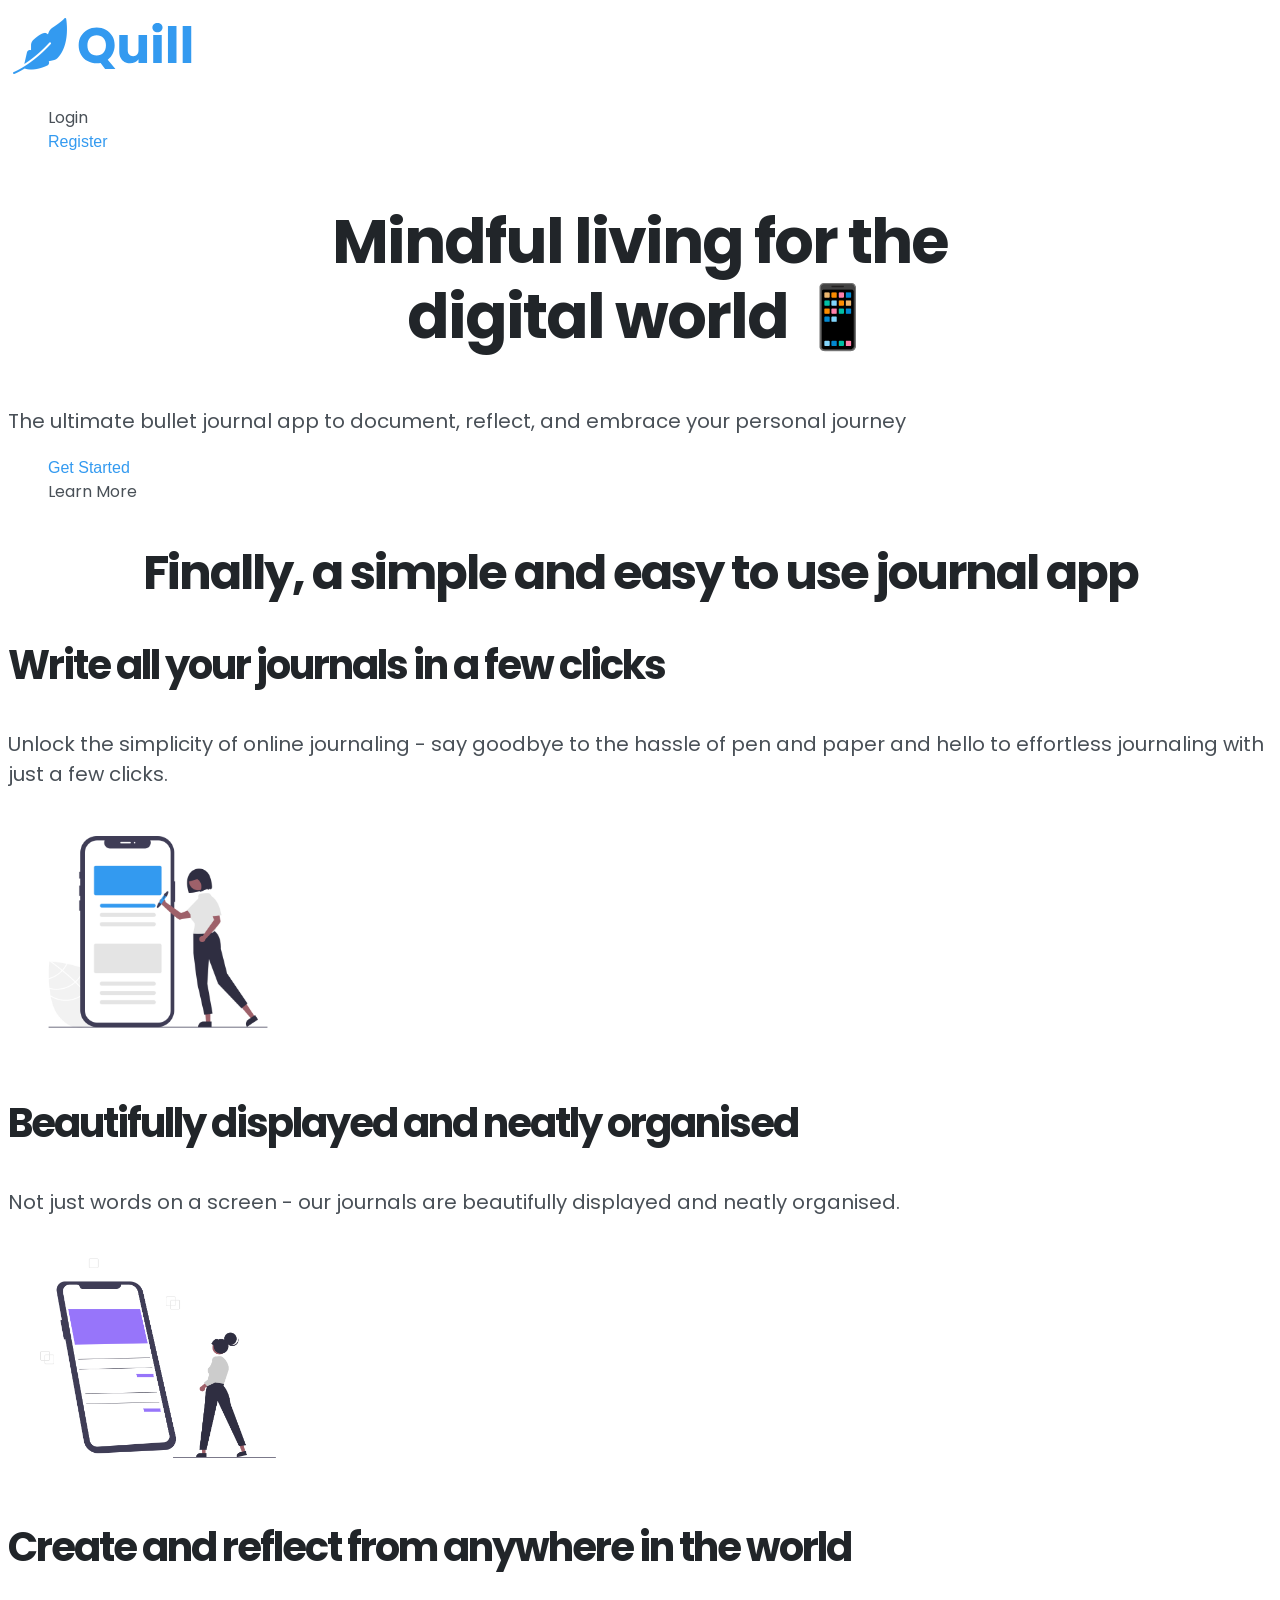
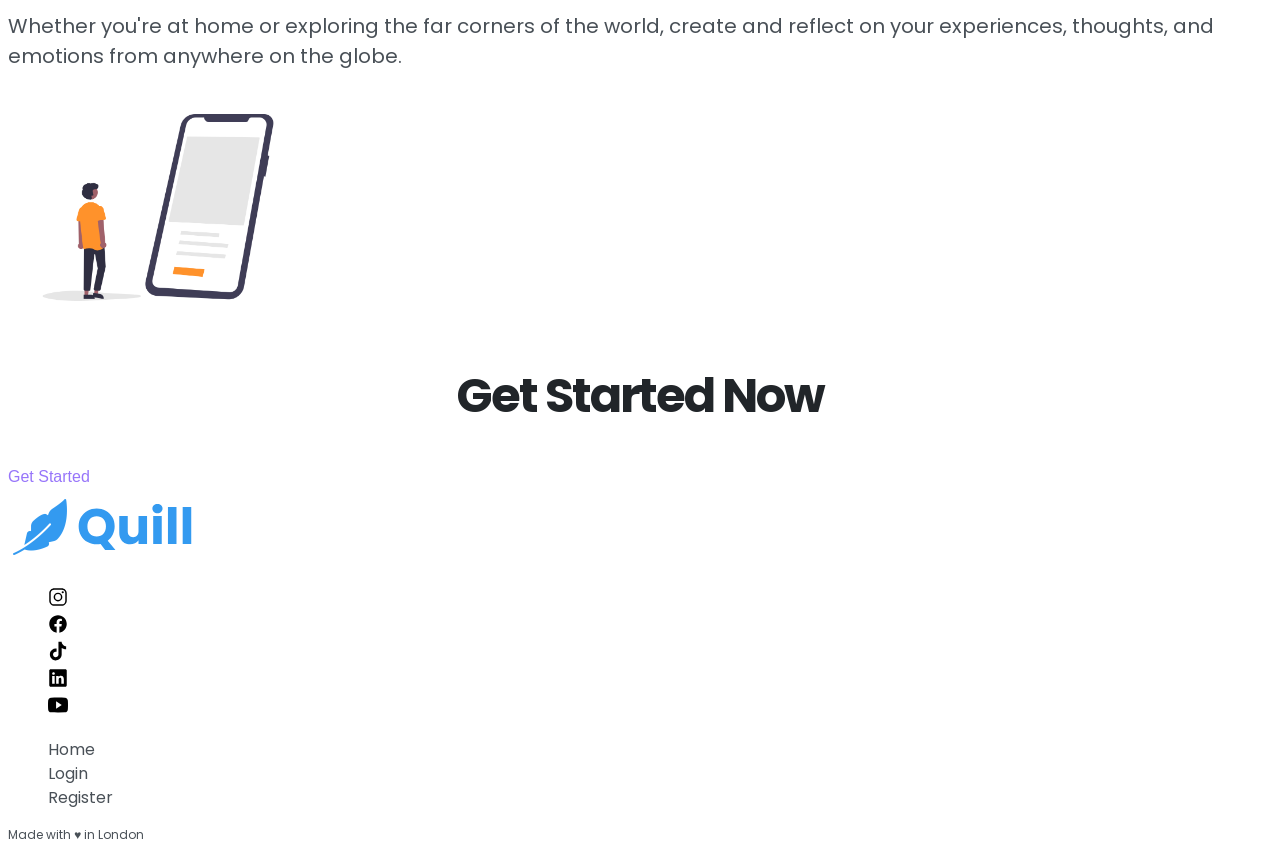
==== index.html @ ac18d56b "initial commit" ====
<!DOCTYPE html>
<html lang="en"> 
<head>
    <meta charset="UTF-8">
    <meta name="viewport" content="width=device-width, initial-scale=1.0">
    <link rel="stylesheet" href="quilmain.css">
    <title>Quill</title>
    <link rel="preconnect" href="https://fonts.googleapis.com">
    <link rel="preconnect" href="https://fonts.gstatic.com" crossorigin>
    <link href="https://fonts.googleapis.com/css2?family=Poppins:ital,wght@0,100;0,200;0,300;0,400;0,500;0,600;0,700;0,800;0,900;1,100;1,200;1,300;1,400;1,500;1,600;1,700;1,800;1,900&display=swap" rel="stylesheet">
</head>
<body>
 
    <header>
        <!-- NAVIGATION -->
        <nav>
            <a href="index.html"><img src="images/quill.svg" alt="quill logo"></a>
            <ul>
                <li><a href="login.html">Login</a></li>
                <li><a class="btn btn-primary" href="register.html">Register</a></li>
            </ul>
        </nav>

        <!-- HERO SECTION -->
        <section>
            <h1><span>Mindful living</span> for the <br> digital world 📱</h1>
            <p>The ultimate bullet journal app to document, reflect, and embrace your personal journey</p>
            <ul>
                <li><a class="btn btn-primary" href="register.html">Get Started</a></li>
                <li><a href="#features">Learn More</a></li>
            </ul>
        </section>
    </header>
    
    <main>
        <!-- FEATURES SECTION -->
        <section>
            <h2 id="features">Finally, a <span>simple and easy</span> to use journal app</h2>
            <div>
                <h3>Write all your journals in a few clicks</h3>
                <p>Unlock the simplicity of online journaling - say goodbye to the hassle of pen and paper and hello to effortless journaling with just a few clicks.</p>
                <img src="images/features-1.png" alt="simple online journaling" width="300px">          
            </div>
            <div>
                <h3>Beautifully displayed and neatly organised</h3>
                <p>Not just words on a screen - our journals are beautifully displayed and neatly organised.</p>
                <img src="images/features-2.png" alt="beautifully displayed journals" width="300px">
            </div>
            <div>
                <h3>Create and reflect from anywhere in the world</h3>
                <p>Whether you're at home or exploring the far corners of the world, create and reflect on your experiences, thoughts, and emotions from anywhere on the globe.</p>
                <img src="images/features-3.png" alt="create journals anywhere" width="300px"> 
            </div>    
        </section>

        
        <!-- CTA SECTION -->
        <section>
            <h2>Get Started Now</h2>
            <a class="btn btn-secondary" href="register.html">Get Started</a>
        </section>
    </main>
    

    <!-- FOOTER -->
    <footer>
        <a href="index.html"><img src="images/quill.svg" alt="quill logo"></a>
        <ul>
            <li><a href="https://www.instagram.com/"><img src="images/instagram.svg" alt="instagram logo" width="20px"></a></li>
            <li><a href="https://www.facebook.com/"><img src="images/facebook.svg" alt="facebook logo" width="20px"></a></li>
            <li><a href="https://www.tiktok.com/"><img src="images/tiktok.svg" alt="tiktok logo" width="20px"></a></li>
            <li><a href="https://www.linkedin.com/"><img src="images/linkedin.svg" alt="linkedin logo" width="20px"></a></li>
            <li><a href="https://www.youtube.com/"><img src="images/youtube.svg" alt="youtube logo" width="20px"></a></li>
        </ul>
        <ul>
            <li><a href="index.html">Home</a></li>
            <li><a href="login.html">Login</a></li>
            <li><a href="register.html">Register</a></li>
        </ul>
    
        <p class="small-text">Made with ♥︎ in London</p>
    </footer>
    
</body>
</html>
---- quilmain.css ----
/* * {
  margin: 0;
  padding: 0;
  box-sizing: border-box;
} */

h1, h2, h3, h4, h5 {
  font-weight: 700;
  line-height: 1.2;
  letter-spacing: -2px;
  font-family: 'poppins', sans-serif;
  color: #212529;
}

h1 {
  text-align: center;
  font-size: 62px;
}

h2 {
  text-align: center;
  font-size: 48px;
}

h3 {
  font-size: 40px;
}

h4 {
  font-size: 32px;
}

h5{
  font-size: 24px;
}

p, a, small-text {
  font-weight: 400;
  line-height: 1.5;
  font-family: 'poppins', sans-serif;
  color: #495057;
}

p {
  text-align: ;
  font-size: 20px;
}

a {
  text-decoration: none;
  font-size: 16px;
}

ul {
  list-style: none;
}

.small-text {
  font-size: 12px;
}

.btn {
  font-weight: 400;
  font-family: 'popins', sans-serif;
  font-size: 16px;
  text-decoration: none;
}

.btn-primary:link, .btn-primary:visited {
  color: #339af0;
}

.btn-primary:hover, .btn-primary:active {
  color: #1c7ed6;
}

.btn-secondary:link, .btn-secondary:visited {
  color: #9775fa;
}

.btn-secondary:hover, .btn-secondary:active {
  color: #7048e8;
}
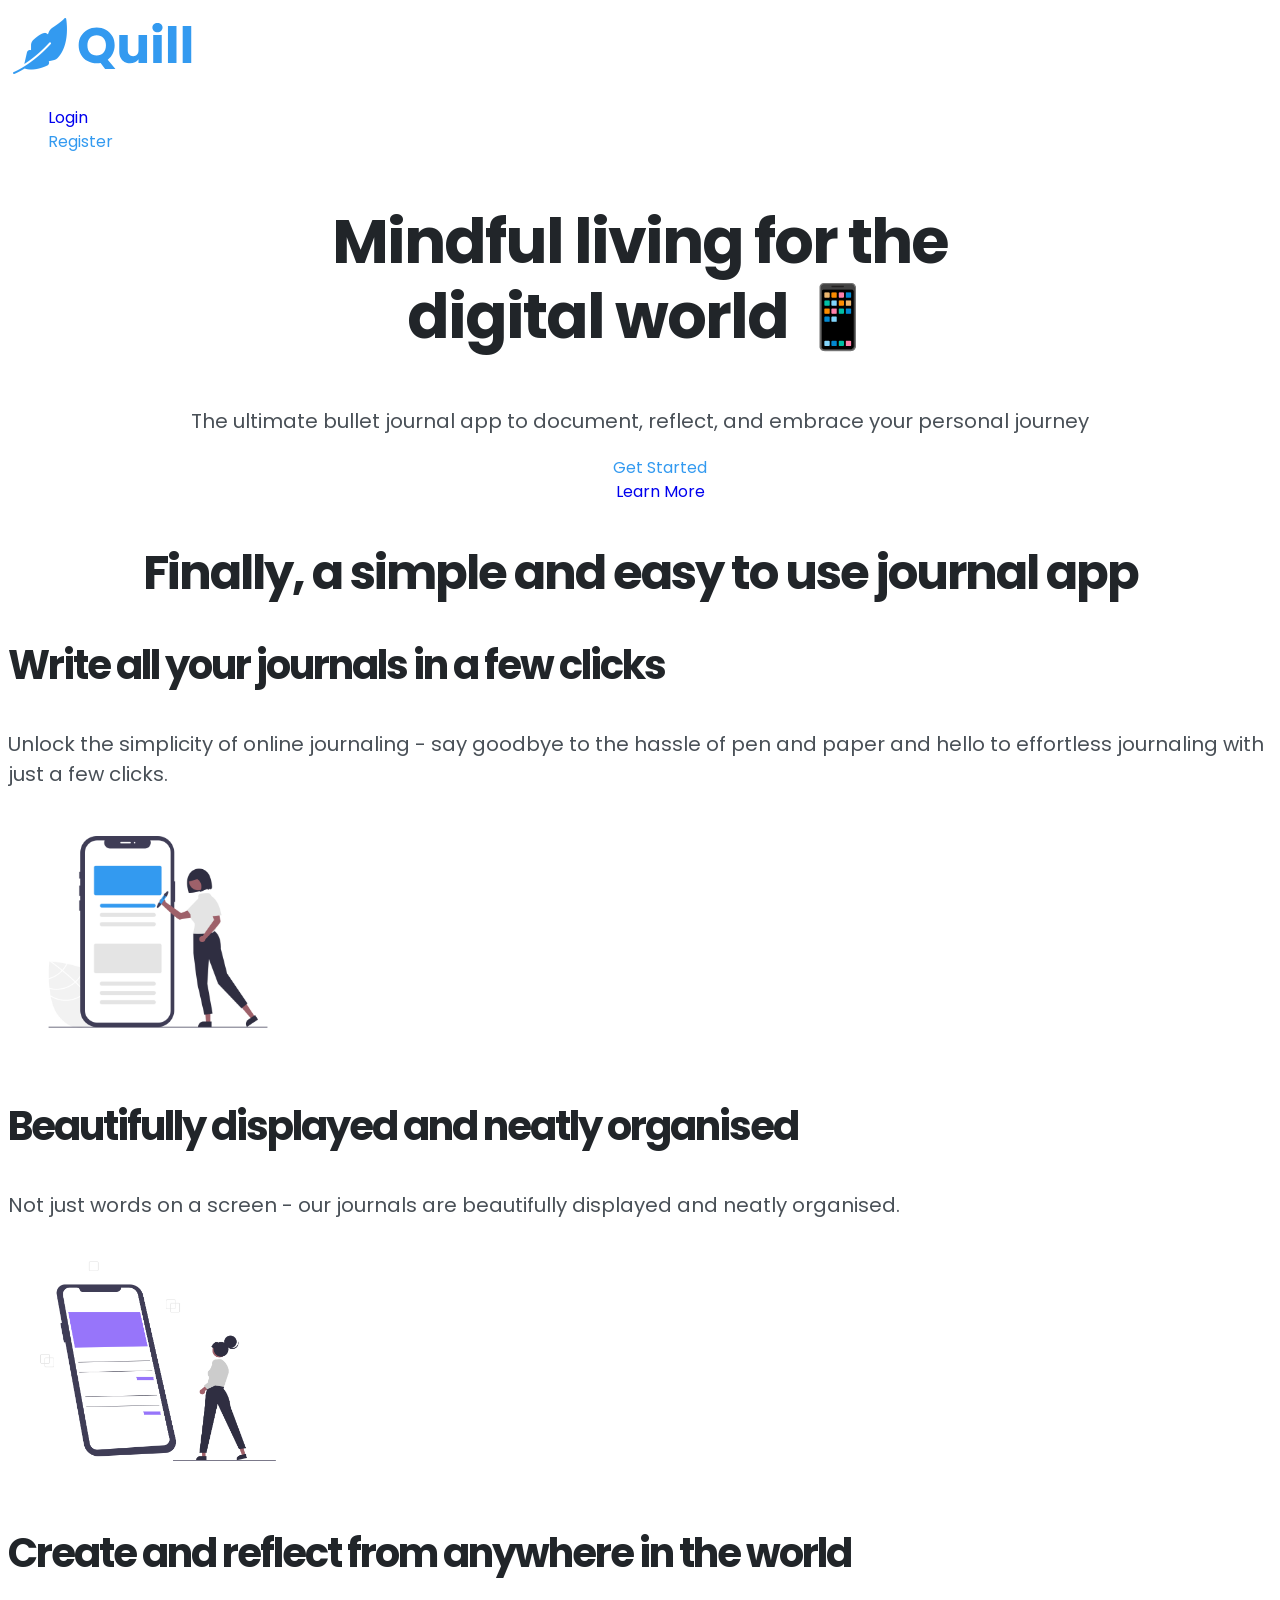
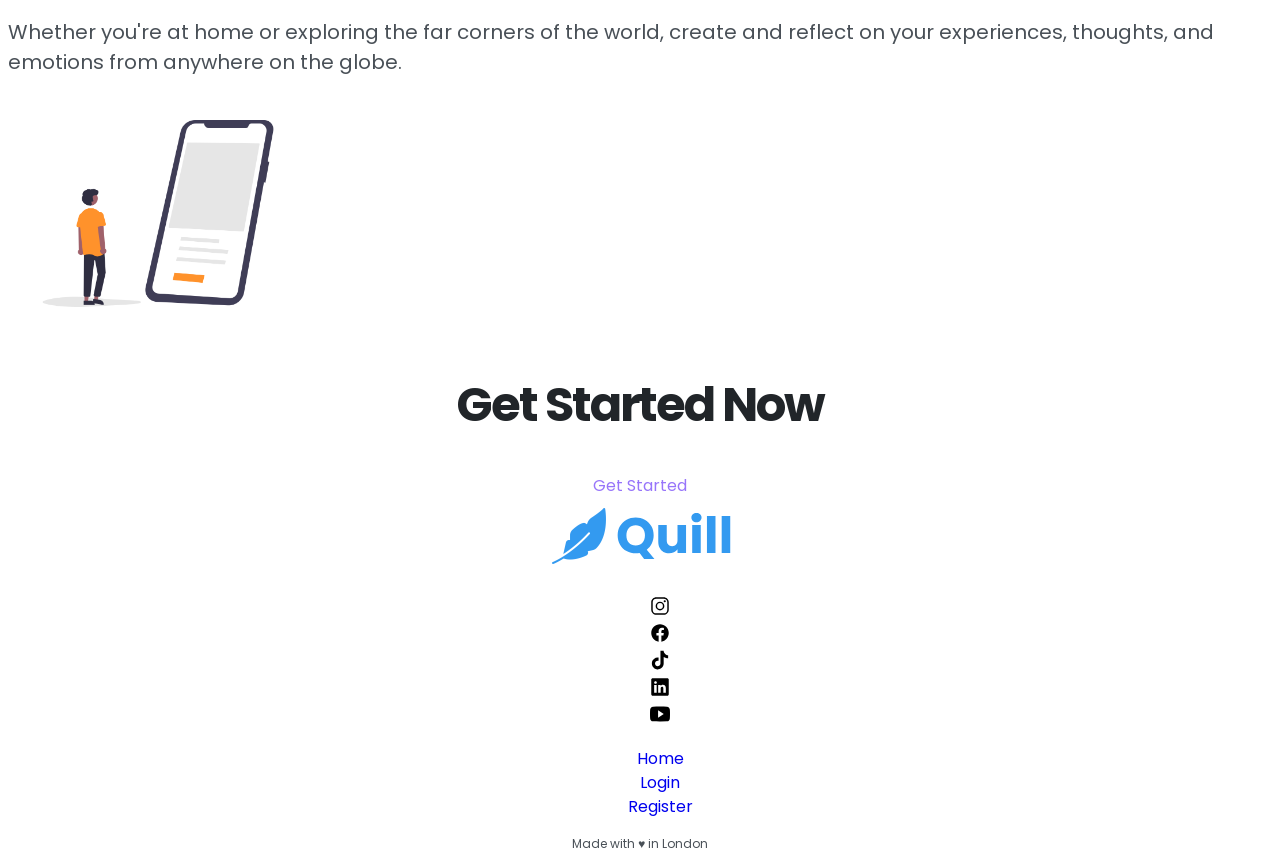
==== commit 04591db8: "add coment in css to better" ====
--- a/index.html
+++ b/index.html
@@ -22,7 +22,7 @@
         </nav>
 
         <!-- HERO SECTION -->
-        <section>
+        <section class="hero-section">
             <h1><span>Mindful living</span> for the <br> digital world 📱</h1>
             <p>The ultimate bullet journal app to document, reflect, and embrace your personal journey</p>
             <ul>
@@ -35,7 +35,7 @@
     <main>
         <!-- FEATURES SECTION -->
         <section>
-            <h2 id="features">Finally, a <span>simple and easy</span> to use journal app</h2>
+            <h2 class="features-main-heading">Finally, a <span>simple and easy</span> to use journal app</h2>
             <div>
                 <h3>Write all your journals in a few clicks</h3>
                 <p>Unlock the simplicity of online journaling - say goodbye to the hassle of pen and paper and hello to effortless journaling with just a few clicks.</p>
@@ -55,7 +55,7 @@
 
         
         <!-- CTA SECTION -->
-        <section>
+        <section class="cta-section">
             <h2>Get Started Now</h2>
             <a class="btn btn-secondary" href="register.html">Get Started</a>
         </section>
@@ -63,7 +63,7 @@
     
 
     <!-- FOOTER -->
-    <footer>
+    <footer class="footer">
         <a href="index.html"><img src="images/quill.svg" alt="quill logo"></a>
         <ul>
             <li><a href="https://www.instagram.com/"><img src="images/instagram.svg" alt="instagram logo" width="20px"></a></li>
--- a/quilmain.css
+++ b/quilmain.css
@@ -4,21 +4,28 @@
   box-sizing: border-box;
 } */
 
+/* ------------ GLOBAL STYLE ------------*/
+
+body {
+  font-family: 'poppins', sans-serif;
+  font-weight: 400;
+  line-height: 1.5;
+  color: #495057;
+}
+
 h1, h2, h3, h4, h5 {
   font-weight: 700;
   line-height: 1.2;
   letter-spacing: -2px;
-  font-family: 'poppins', sans-serif;
+  
   color: #212529;
 }
 
 h1 {
-  text-align: center;
   font-size: 62px;
 }
 
 h2 {
-  text-align: center;
   font-size: 48px;
 }
 
@@ -34,15 +41,7 @@
   font-size: 24px;
 }
 
-p, a, small-text {
-  font-weight: 400;
-  line-height: 1.5;
-  font-family: 'poppins', sans-serif;
-  color: #495057;
-}
-
 p {
-  text-align: ;
   font-size: 20px;
 }
 
@@ -59,9 +58,10 @@
   font-size: 12px;
 }
 
+/* ------------ COMPONENT ------------*/
+
 .btn {
   font-weight: 400;
-  font-family: 'popins', sans-serif;
   font-size: 16px;
   text-decoration: none;
 }
@@ -81,3 +81,30 @@
 .btn-secondary:hover, .btn-secondary:active {
   color: #7048e8;
 }
+
+/* ------------ SECTION ------------*/
+
+/* --- HERO SECTION --- */
+
+.hero-section {
+  text-align: center;
+}
+
+/* --- FEATURES SECTION --- */
+
+.features-main-heading {
+  text-align: center;
+}
+
+/* --- CTA SECTION --- */
+
+.cta-section {
+  text-align: center;
+}
+
+/* --- FOOTER SECTION --- */
+
+.footer {
+  text-align: center;
+}
+
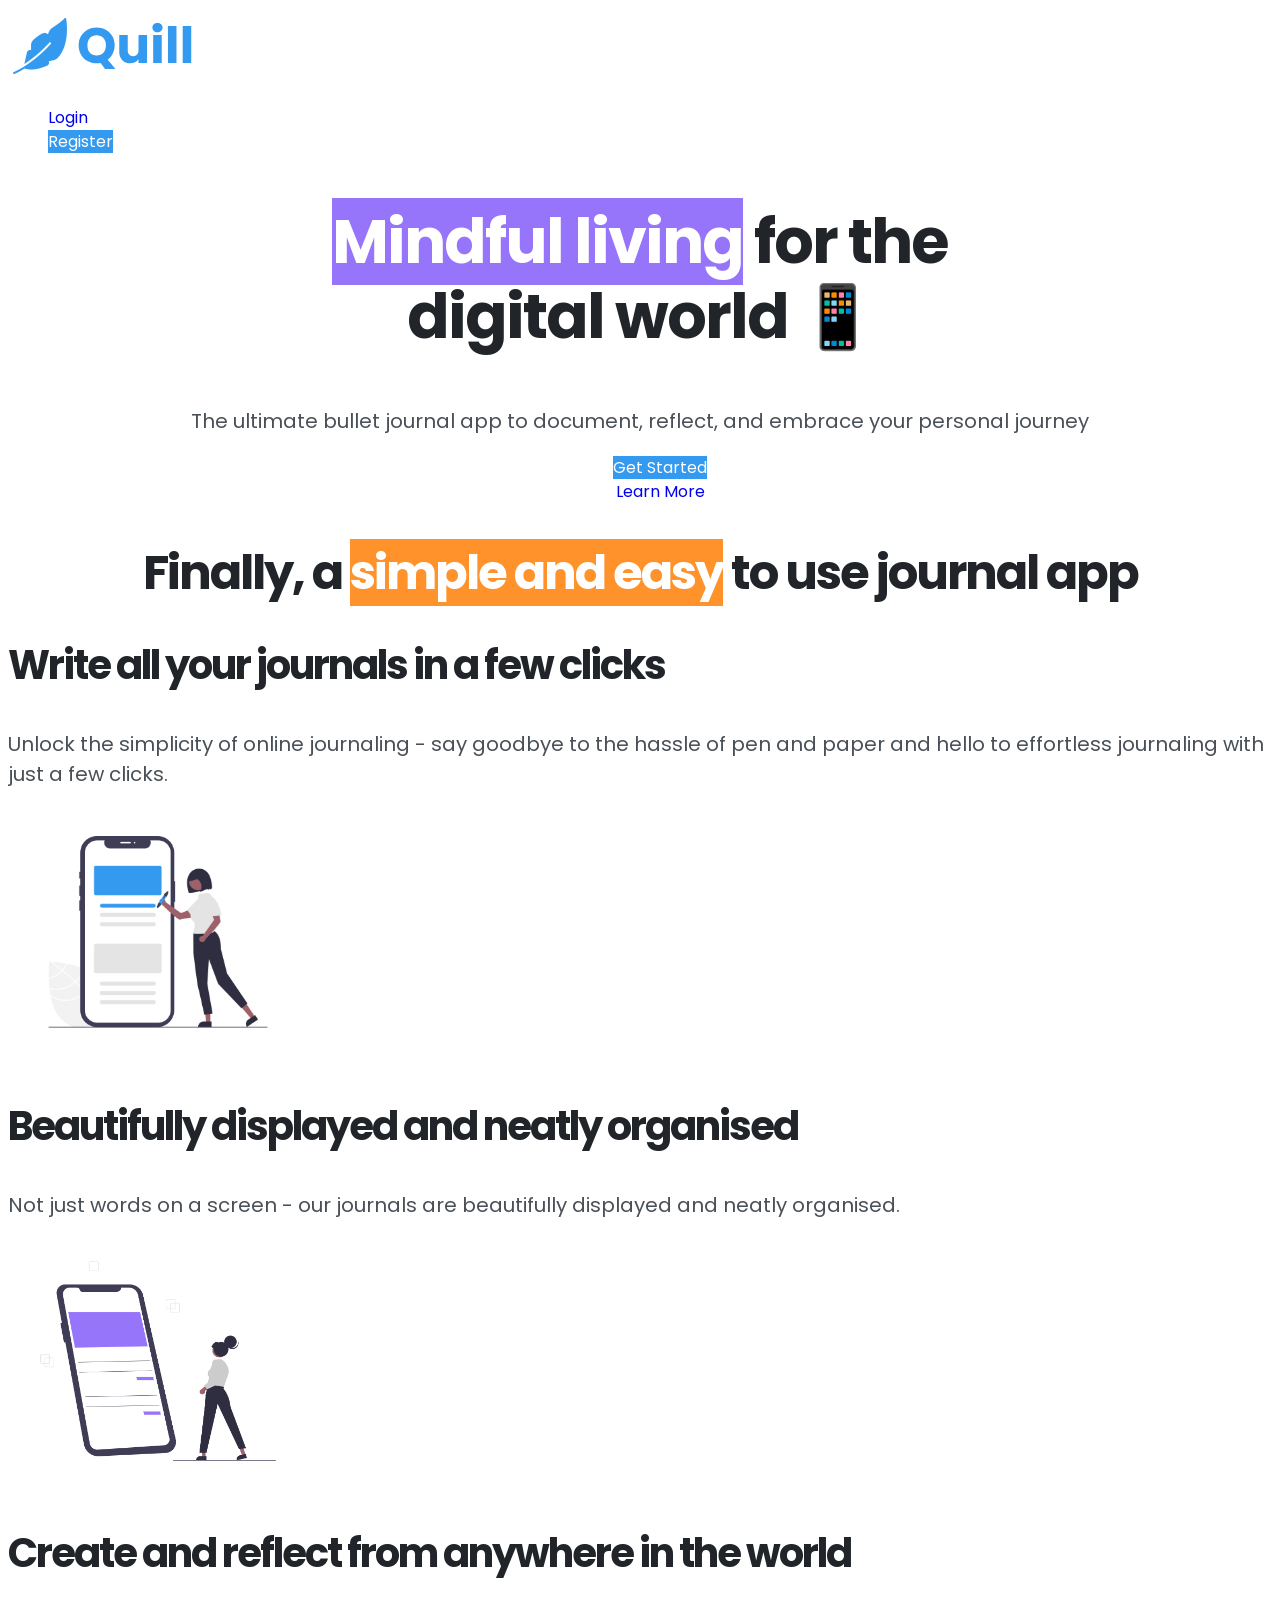
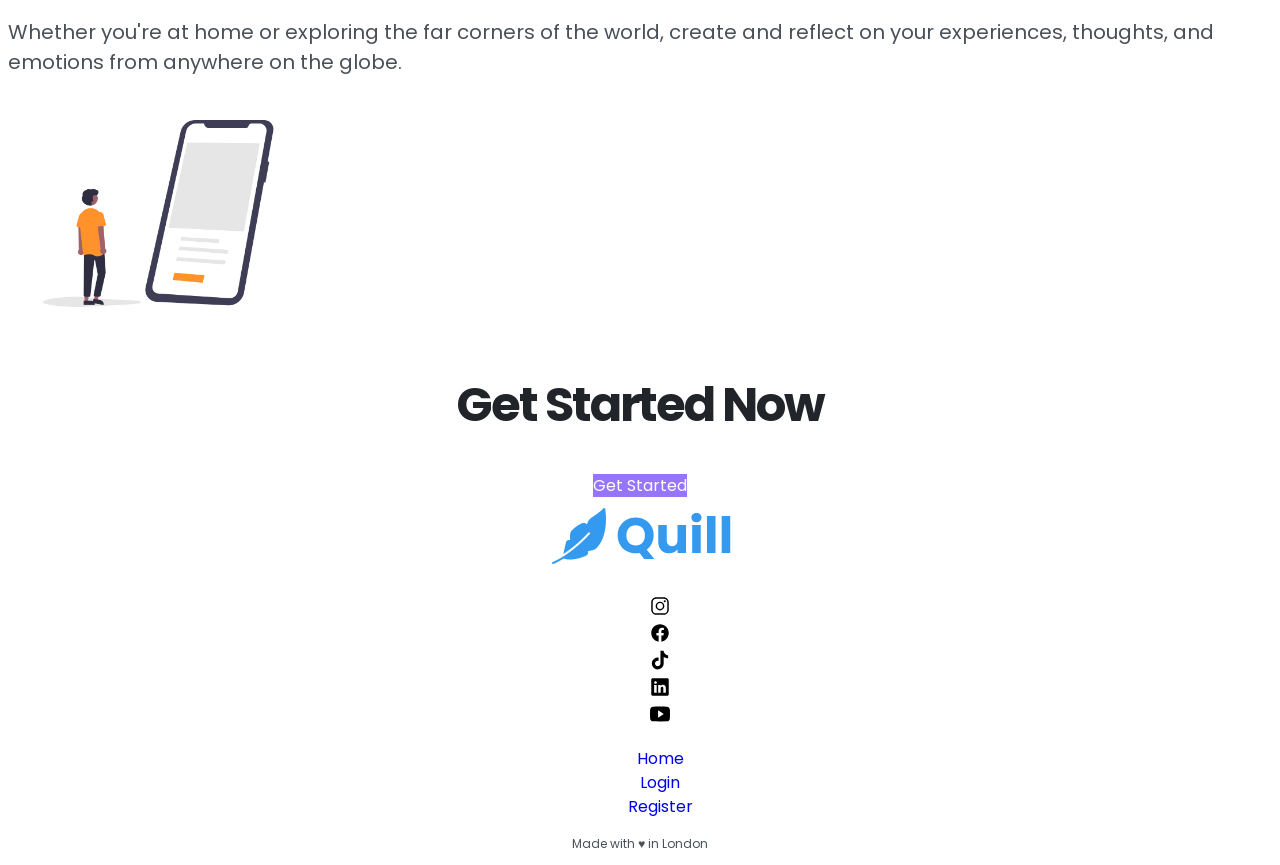
==== commit 6775aab9: "add hightight" ====
--- a/index.html
+++ b/index.html
@@ -23,7 +23,7 @@
 
         <!-- HERO SECTION -->
         <section class="hero-section">
-            <h1><span>Mindful living</span> for the <br> digital world 📱</h1>
+            <h1><span class="highlight highlight-secondary">Mindful living</span> for the <br> digital world 📱</h1>
             <p>The ultimate bullet journal app to document, reflect, and embrace your personal journey</p>
             <ul>
                 <li><a class="btn btn-primary" href="register.html">Get Started</a></li>
@@ -35,7 +35,7 @@
     <main>
         <!-- FEATURES SECTION -->
         <section>
-            <h2 class="features-main-heading">Finally, a <span>simple and easy</span> to use journal app</h2>
+            <h2 class="features-main-heading">Finally, a <span class="highlight highlight-tertiary">simple and easy</span> to use journal app</h2>
             <div>
                 <h3>Write all your journals in a few clicks</h3>
                 <p>Unlock the simplicity of online journaling - say goodbye to the hassle of pen and paper and hello to effortless journaling with just a few clicks.</p>
--- a/quilmain.css
+++ b/quilmain.css
@@ -67,19 +67,39 @@
 }
 
 .btn-primary:link, .btn-primary:visited {
-  color: #339af0;
+  color: white;
+  background-color: #339af0;
 }
 
 .btn-primary:hover, .btn-primary:active {
-  color: #1c7ed6;
+  color: white;
+  background-color: #1c7ed6;
 }
 
 .btn-secondary:link, .btn-secondary:visited {
-  color: #9775fa;
+  color: white;
+  background-color: #9775fa;
 }
 
 .btn-secondary:hover, .btn-secondary:active {
-  color: #7048e8;
+  color: white;
+  background-color: #7048e8;
+}
+
+.highlight {
+  color: white;
+}
+
+.highlight-primary {
+  background-color: #339af0;
+}
+
+.highlight-secondary {
+  background-color: #9775fa;
+}
+
+.highlight-tertiary {
+  background-color: #ff922b;
 }
 
 /* ------------ SECTION ------------*/
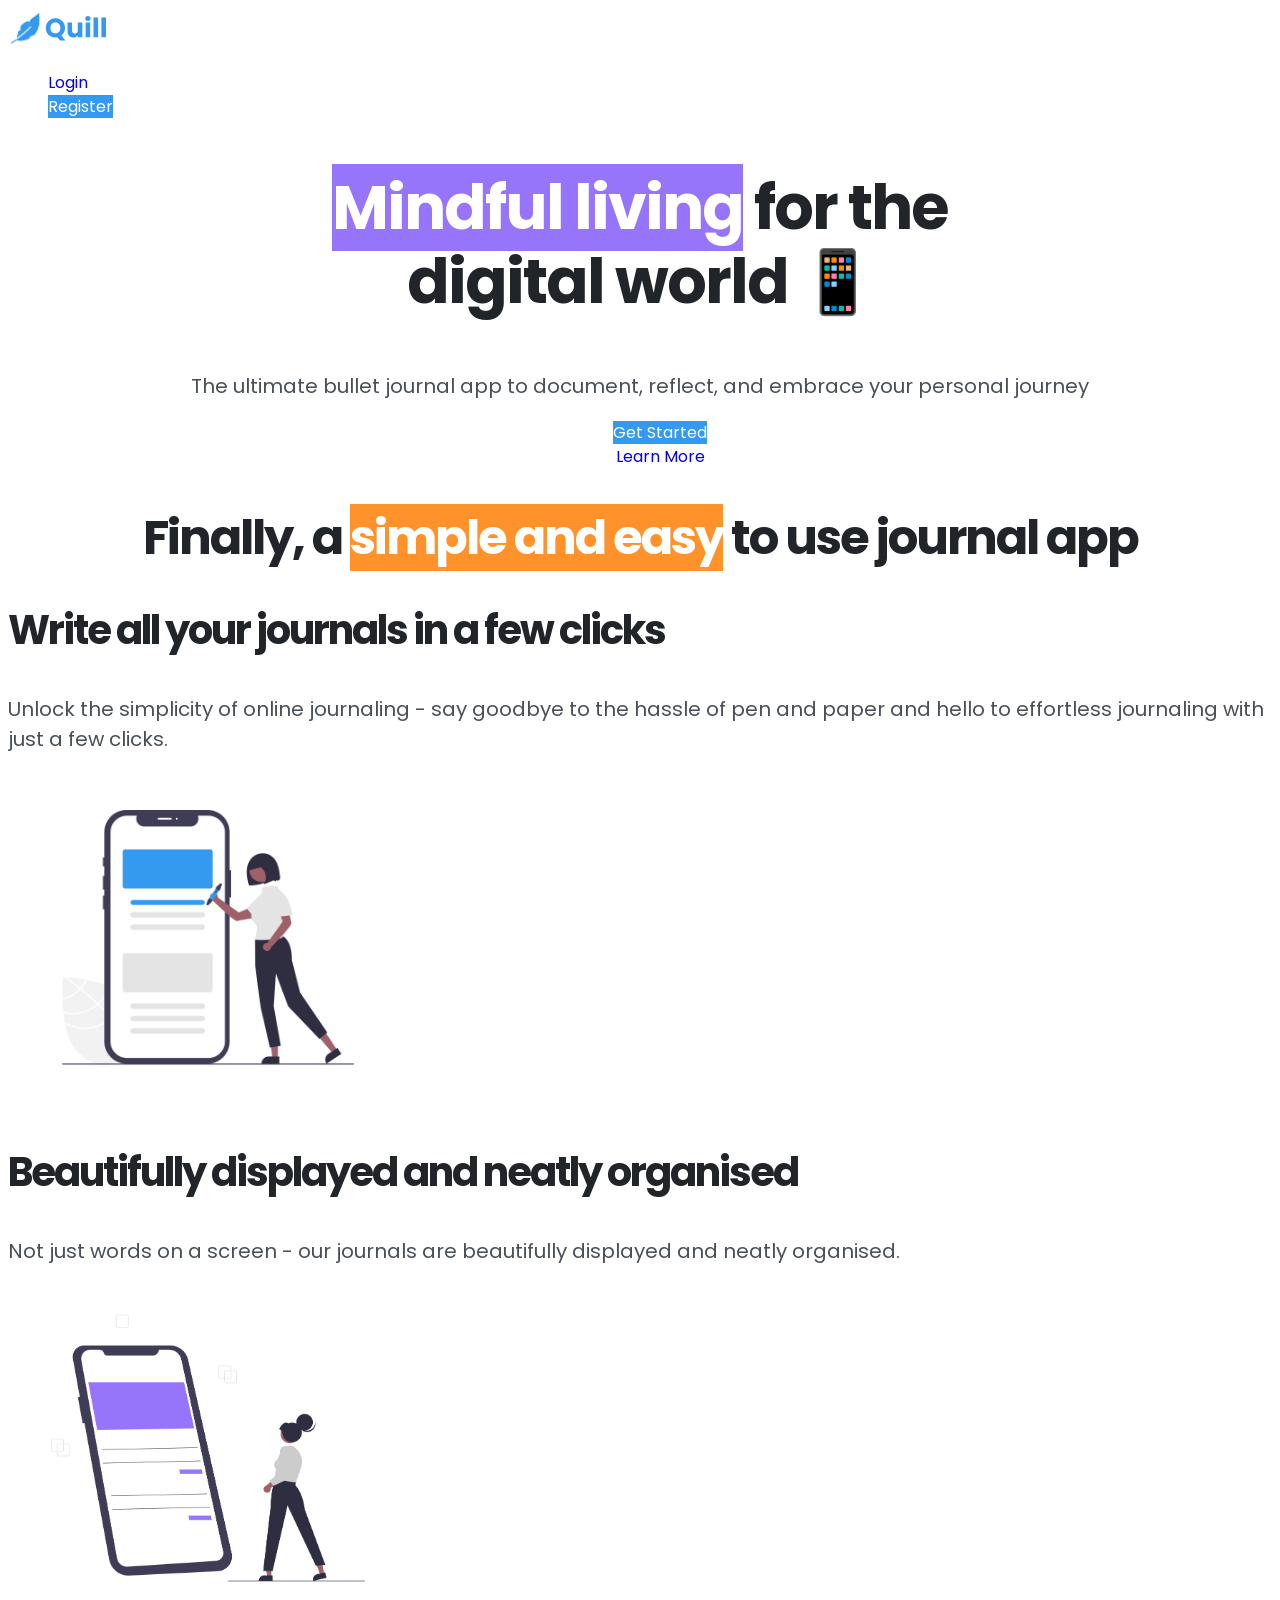
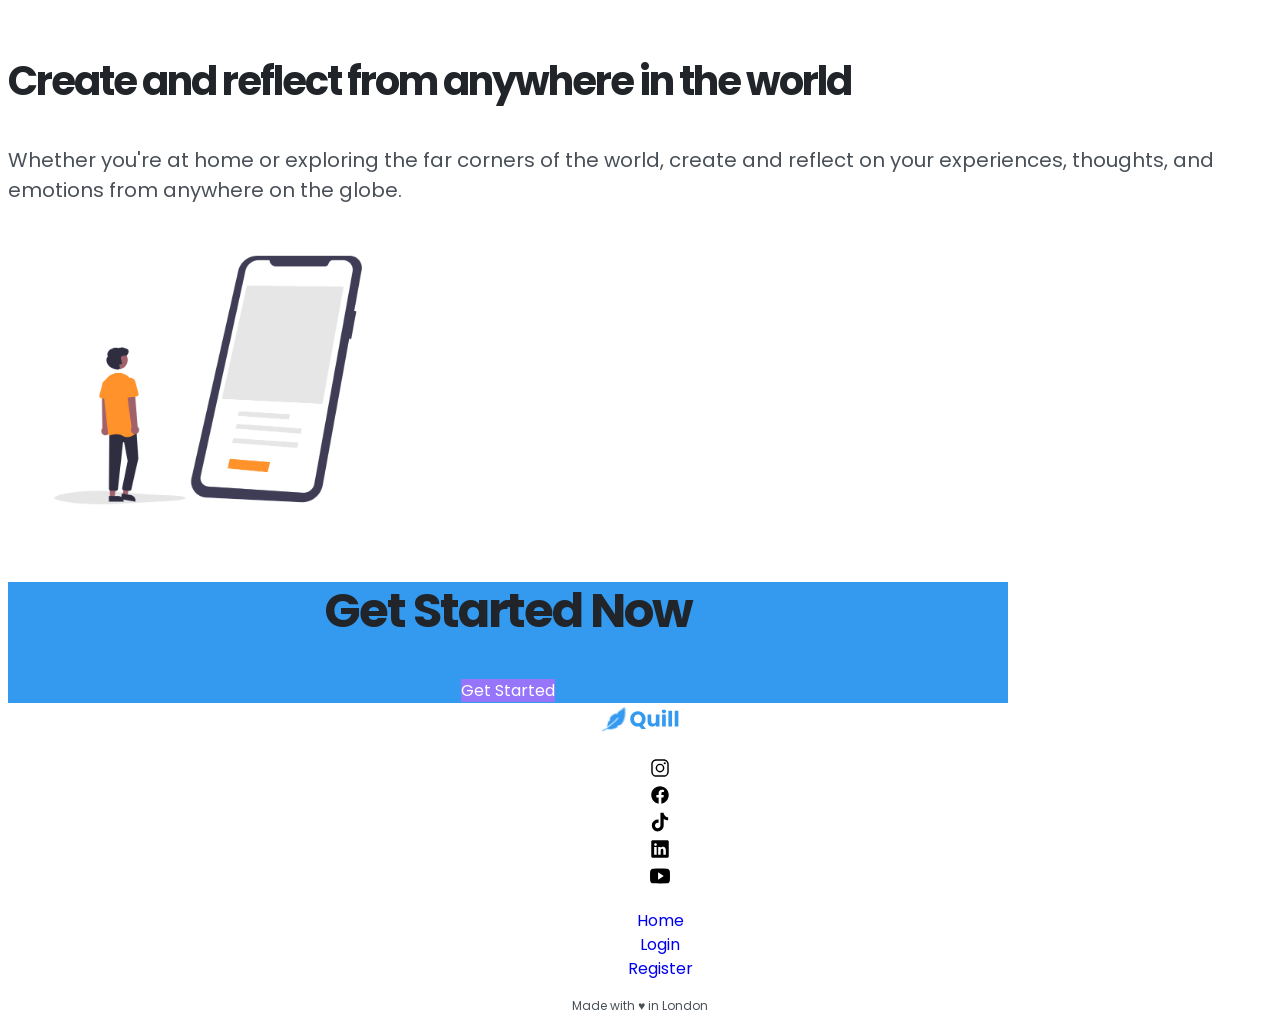
==== commit 3338f2e4: "update size form html to css" ====
--- a/index.html
+++ b/index.html
@@ -14,7 +14,7 @@
     <header>
         <!-- NAVIGATION -->
         <nav>
-            <a href="index.html"><img src="images/quill.svg" alt="quill logo"></a>
+            <a href="index.html"><img class="logo-md" src="images/quill.svg" alt="quill logo"></a>
             <ul>
                 <li><a href="login.html">Login</a></li>
                 <li><a class="btn btn-primary" href="register.html">Register</a></li>
@@ -39,38 +39,40 @@
             <div>
                 <h3>Write all your journals in a few clicks</h3>
                 <p>Unlock the simplicity of online journaling - say goodbye to the hassle of pen and paper and hello to effortless journaling with just a few clicks.</p>
-                <img src="images/features-1.png" alt="simple online journaling" width="300px">          
+                <img class="feature-img" src="images/features-1.png" alt="simple online journaling">          
             </div>
             <div>
                 <h3>Beautifully displayed and neatly organised</h3>
                 <p>Not just words on a screen - our journals are beautifully displayed and neatly organised.</p>
-                <img src="images/features-2.png" alt="beautifully displayed journals" width="300px">
+                <img class="feature-img" src="images/features-2.png" alt="beautifully displayed journals">
             </div>
             <div>
                 <h3>Create and reflect from anywhere in the world</h3>
                 <p>Whether you're at home or exploring the far corners of the world, create and reflect on your experiences, thoughts, and emotions from anywhere on the globe.</p>
-                <img src="images/features-3.png" alt="create journals anywhere" width="300px"> 
+                <img class="feature-img" src="images/features-3.png" alt="create journals anywhere"> 
             </div>    
         </section>
 
         
         <!-- CTA SECTION -->
         <section class="cta-section">
-            <h2>Get Started Now</h2>
-            <a class="btn btn-secondary" href="register.html">Get Started</a>
+            <div class="cta-card">
+                <h2>Get Started Now</h2>
+                <a class="btn btn-secondary" href="register.html">Get Started</a>  
+            </div>
         </section>
     </main>
     
 
     <!-- FOOTER -->
     <footer class="footer">
-        <a href="index.html"><img src="images/quill.svg" alt="quill logo"></a>
+        <a href="index.html"><img class="logo-sm" src="images/quill.svg" alt="quill logo"></a>
         <ul>
-            <li><a href="https://www.instagram.com/"><img src="images/instagram.svg" alt="instagram logo" width="20px"></a></li>
-            <li><a href="https://www.facebook.com/"><img src="images/facebook.svg" alt="facebook logo" width="20px"></a></li>
-            <li><a href="https://www.tiktok.com/"><img src="images/tiktok.svg" alt="tiktok logo" width="20px"></a></li>
-            <li><a href="https://www.linkedin.com/"><img src="images/linkedin.svg" alt="linkedin logo" width="20px"></a></li>
-            <li><a href="https://www.youtube.com/"><img src="images/youtube.svg" alt="youtube logo" width="20px"></a></li>
+            <li><a href="https://www.instagram.com/"><img src="images/instagram.svg" class="sosial-icon" alt="instagram logo"></a></li>
+            <li><a href="https://www.facebook.com/"><img src="images/facebook.svg" class="sosial-icon" alt="facebook logo"></a></li>
+            <li><a href="https://www.tiktok.com/"><img src="images/tiktok.svg" class="sosial-icon" alt="tiktok logo"></a></li>
+            <li><a href="https://www.linkedin.com/"><img src="images/linkedin.svg" class="sosial-icon" alt="linkedin logo"></a></li>
+            <li><a href="https://www.youtube.com/"><img src="images/youtube.svg" class="sosial-icon" alt="youtube logo"></a></li>
         </ul>
         <ul>
             <li><a href="index.html">Home</a></li>
--- a/quilmain.css
+++ b/quilmain.css
@@ -102,6 +102,14 @@
   background-color: #ff922b;
 }
 
+.logo-md {
+  width: 100px;
+}
+
+.logo-sm {
+  width: 80px;
+}
+
 /* ------------ SECTION ------------*/
 
 /* --- HERO SECTION --- */
@@ -116,10 +124,19 @@
   text-align: center;
 }
 
+.feature-img {
+  width: 400px;
+}
+
 /* --- CTA SECTION --- */
 
 .cta-section {
   text-align: center;
+}
+
+.cta-card {
+  background-color: #339af0;
+  width: 1000px;
 }
 
 /* --- FOOTER SECTION --- */
@@ -128,3 +145,7 @@
   text-align: center;
 }
 
+.sosial-icon {
+  width: 20px;
+}
+
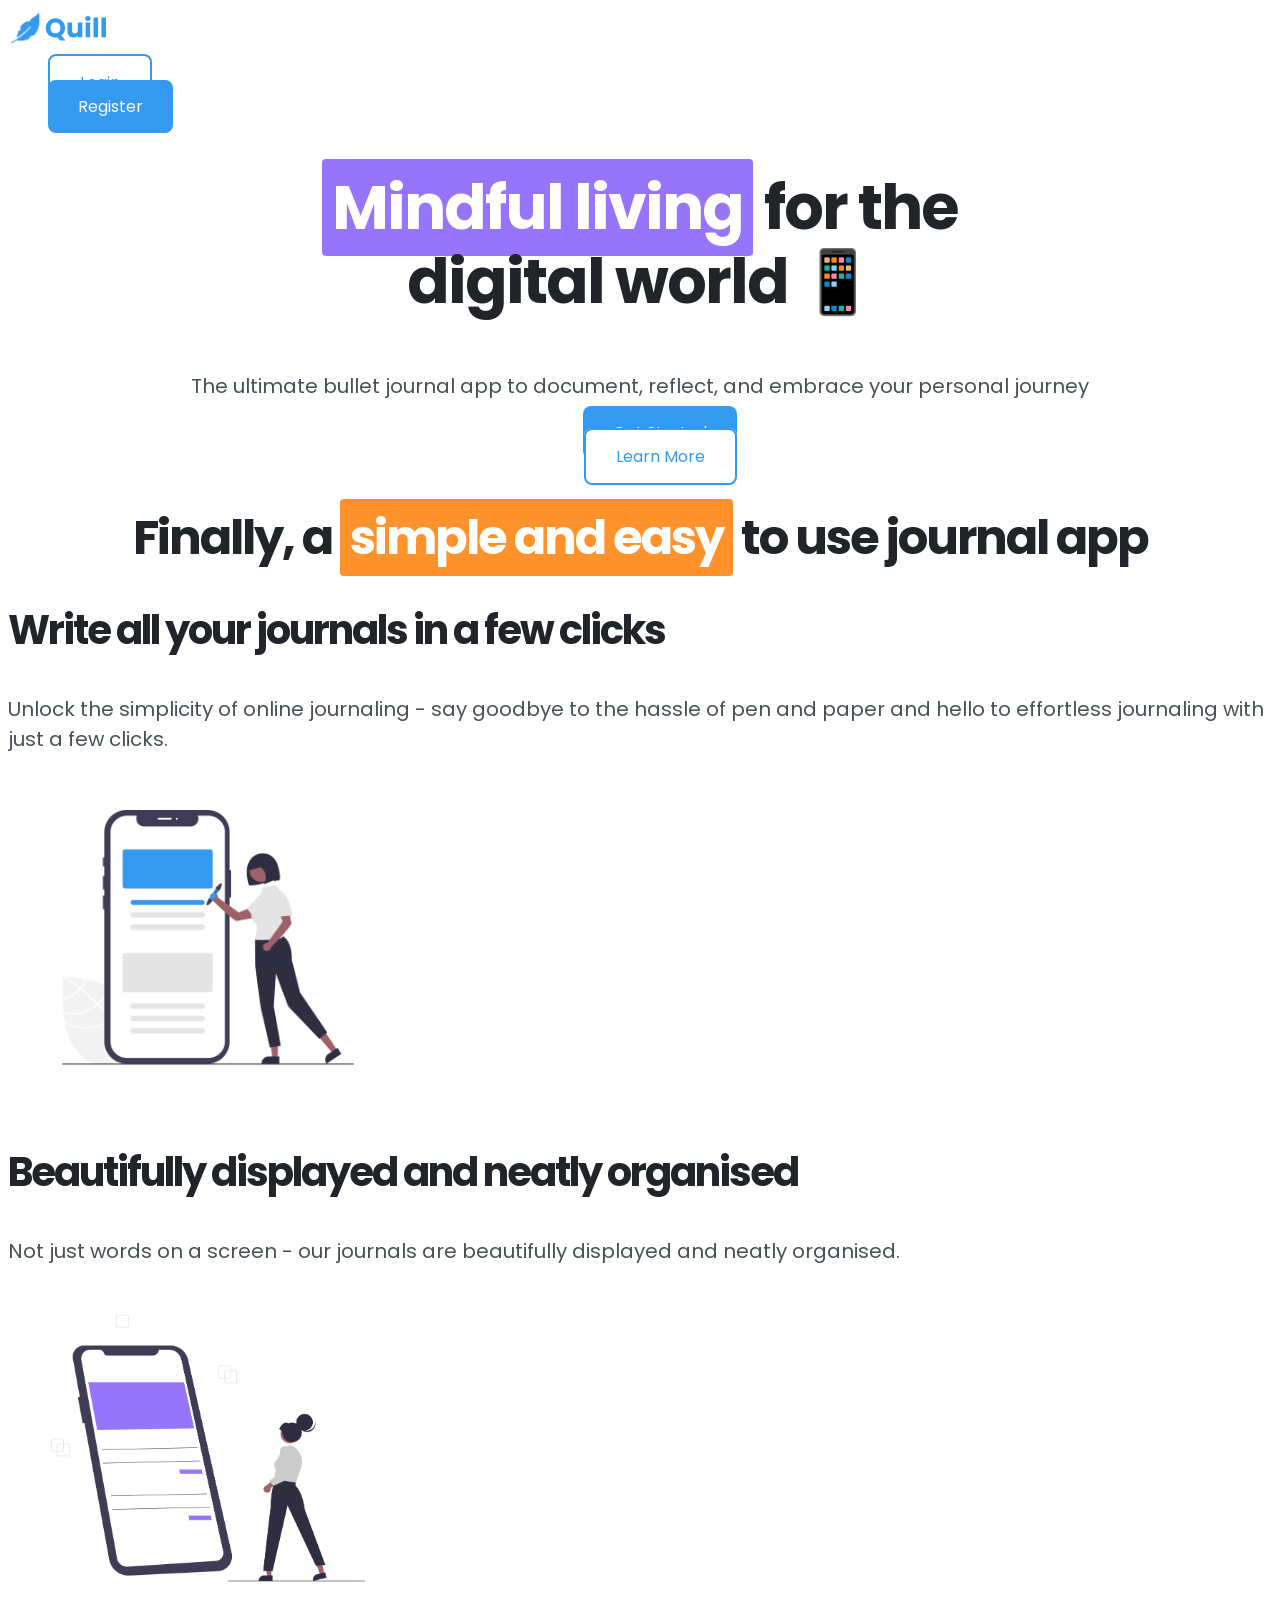
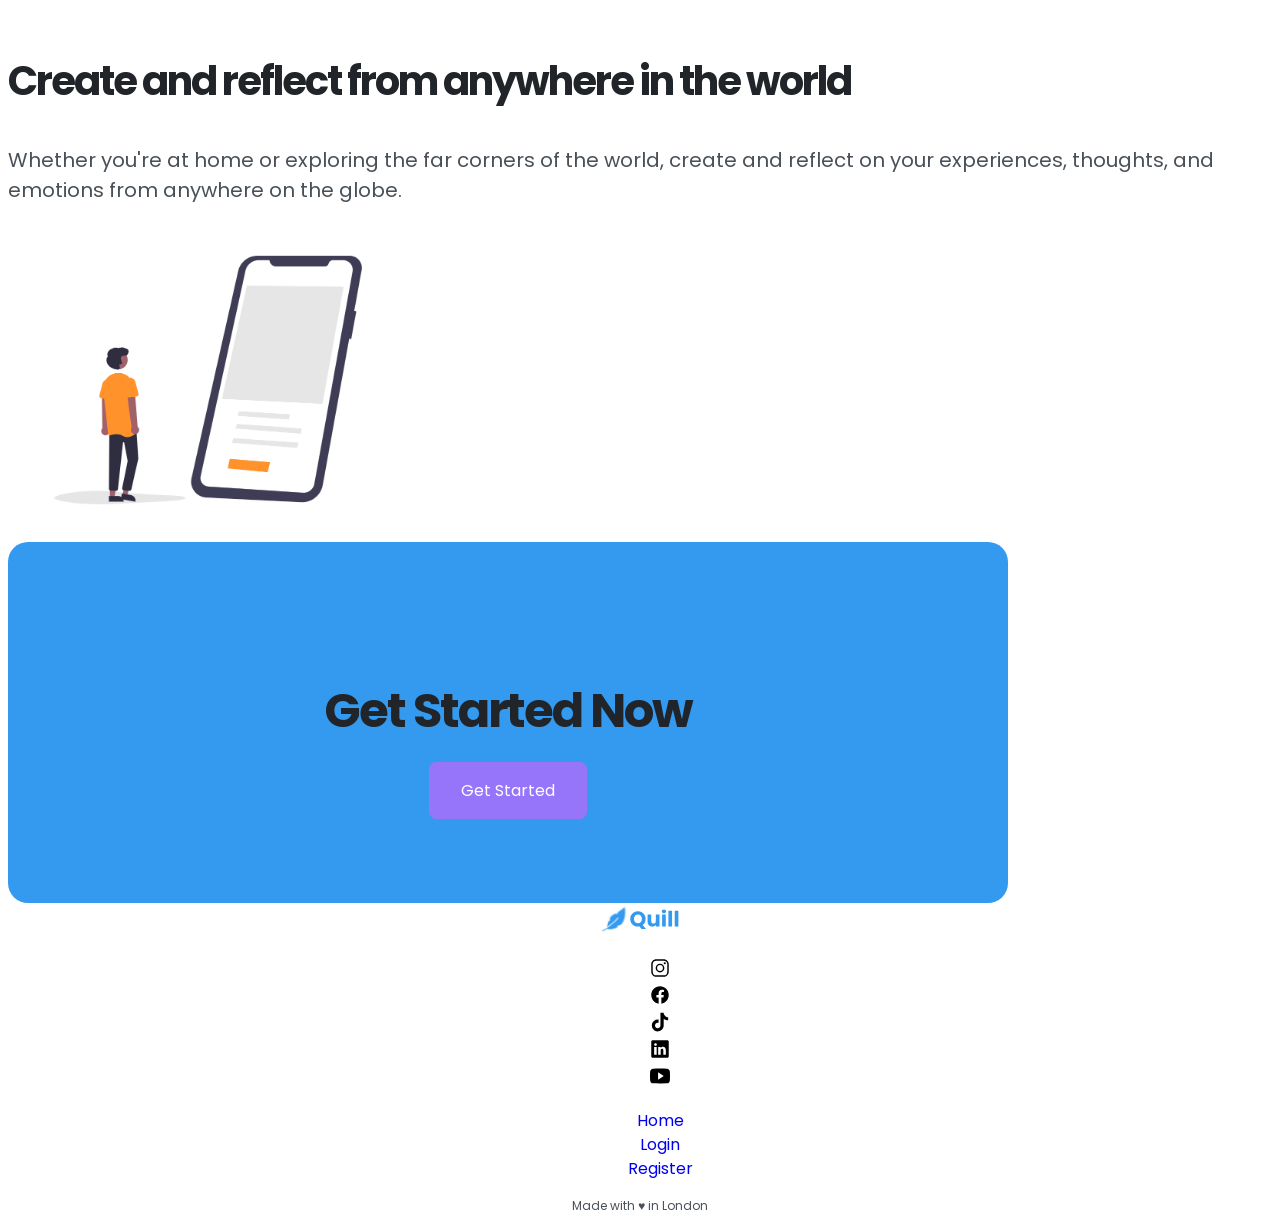
==== commit 89955dde: "add box sizing and border rounded" ====
--- a/index.html
+++ b/index.html
@@ -16,7 +16,7 @@
         <nav>
             <a href="index.html"><img class="logo-md" src="images/quill.svg" alt="quill logo"></a>
             <ul>
-                <li><a href="login.html">Login</a></li>
+                <li><a class="btn btn-primary-outline" href="login.html">Login</a></li>
                 <li><a class="btn btn-primary" href="register.html">Register</a></li>
             </ul>
         </nav>
@@ -27,7 +27,7 @@
             <p>The ultimate bullet journal app to document, reflect, and embrace your personal journey</p>
             <ul>
                 <li><a class="btn btn-primary" href="register.html">Get Started</a></li>
-                <li><a href="#features">Learn More</a></li>
+                <li><a class="btn btn-primary-outline" href="#features">Learn More</a></li>
             </ul>
         </section>
     </header>
--- a/quilmain.css
+++ b/quilmain.css
@@ -5,6 +5,10 @@
 } */
 
 /* ------------ GLOBAL STYLE ------------*/
+
+* {
+  box-sizing: border-box;
+}
 
 body {
   font-family: 'poppins', sans-serif;
@@ -64,30 +68,50 @@
   font-weight: 400;
   font-size: 16px;
   text-decoration: none;
+  padding: 15px 30px;
+  border-radius: 8px;
 }
 
 .btn-primary:link, .btn-primary:visited {
   color: white;
   background-color: #339af0;
+ 
 }
 
 .btn-primary:hover, .btn-primary:active {
   color: white;
   background-color: #1c7ed6;
+
+}
+
+.btn-primary-outline:link, .btn-primary-outline:visited {
+  color: #339af0;
+  background-color: white;
+  border: 2px solid #339af0;
+}
+
+.btn-primary-outline:hover, .btn-primary-outline:active {
+  color: #1c7ed6;
+  background-color: white;
+  border: 2px solid #1c7ed6;
 }
 
 .btn-secondary:link, .btn-secondary:visited {
   color: white;
   background-color: #9775fa;
+  border: 2px solid #9775fa;
 }
 
 .btn-secondary:hover, .btn-secondary:active {
   color: white;
   background-color: #7048e8;
+  border: 2px solid #7048e8;
 }
 
 .highlight {
   color: white;
+  padding: 5px 10px;
+  border-radius: 4px;
 }
 
 .highlight-primary {
@@ -137,6 +161,8 @@
 .cta-card {
   background-color: #339af0;
   width: 1000px;
+  padding: 100px 200px;
+  border-radius: 20px;
 }
 
 /* --- FOOTER SECTION --- */
